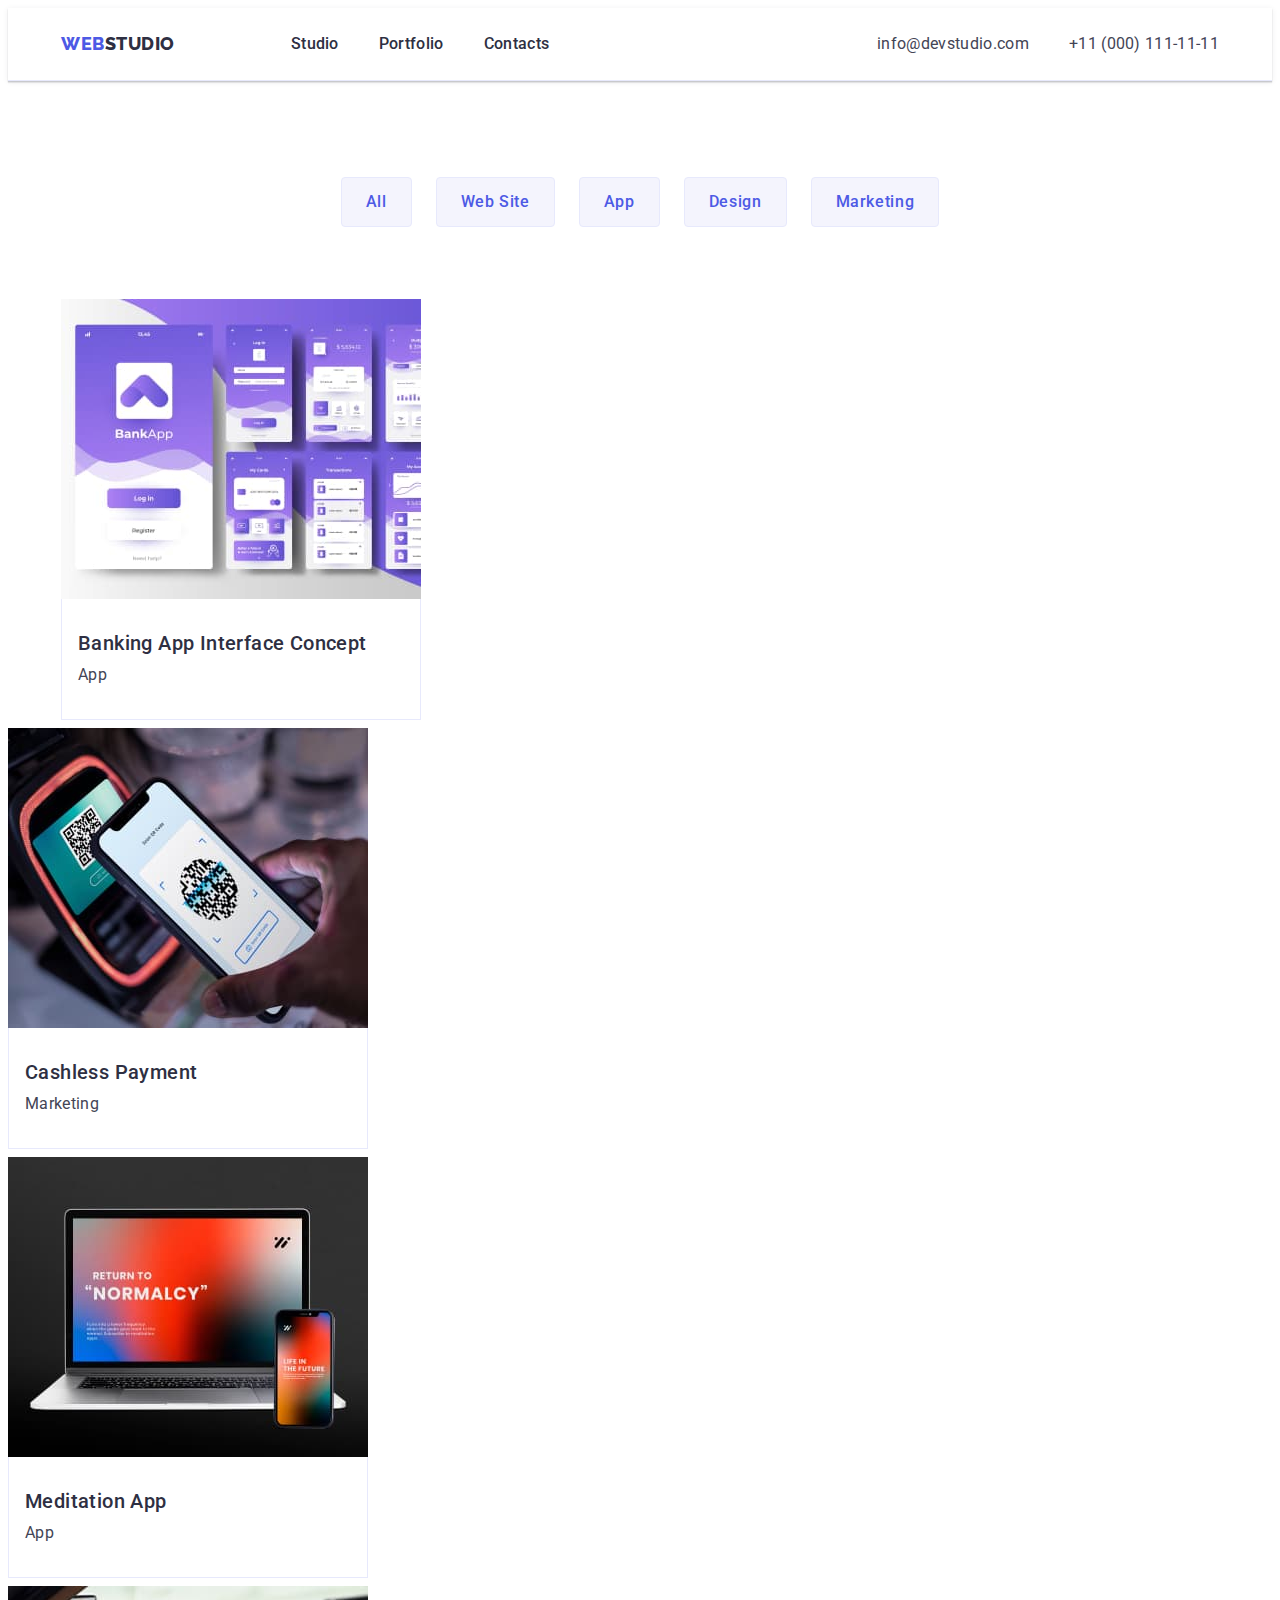
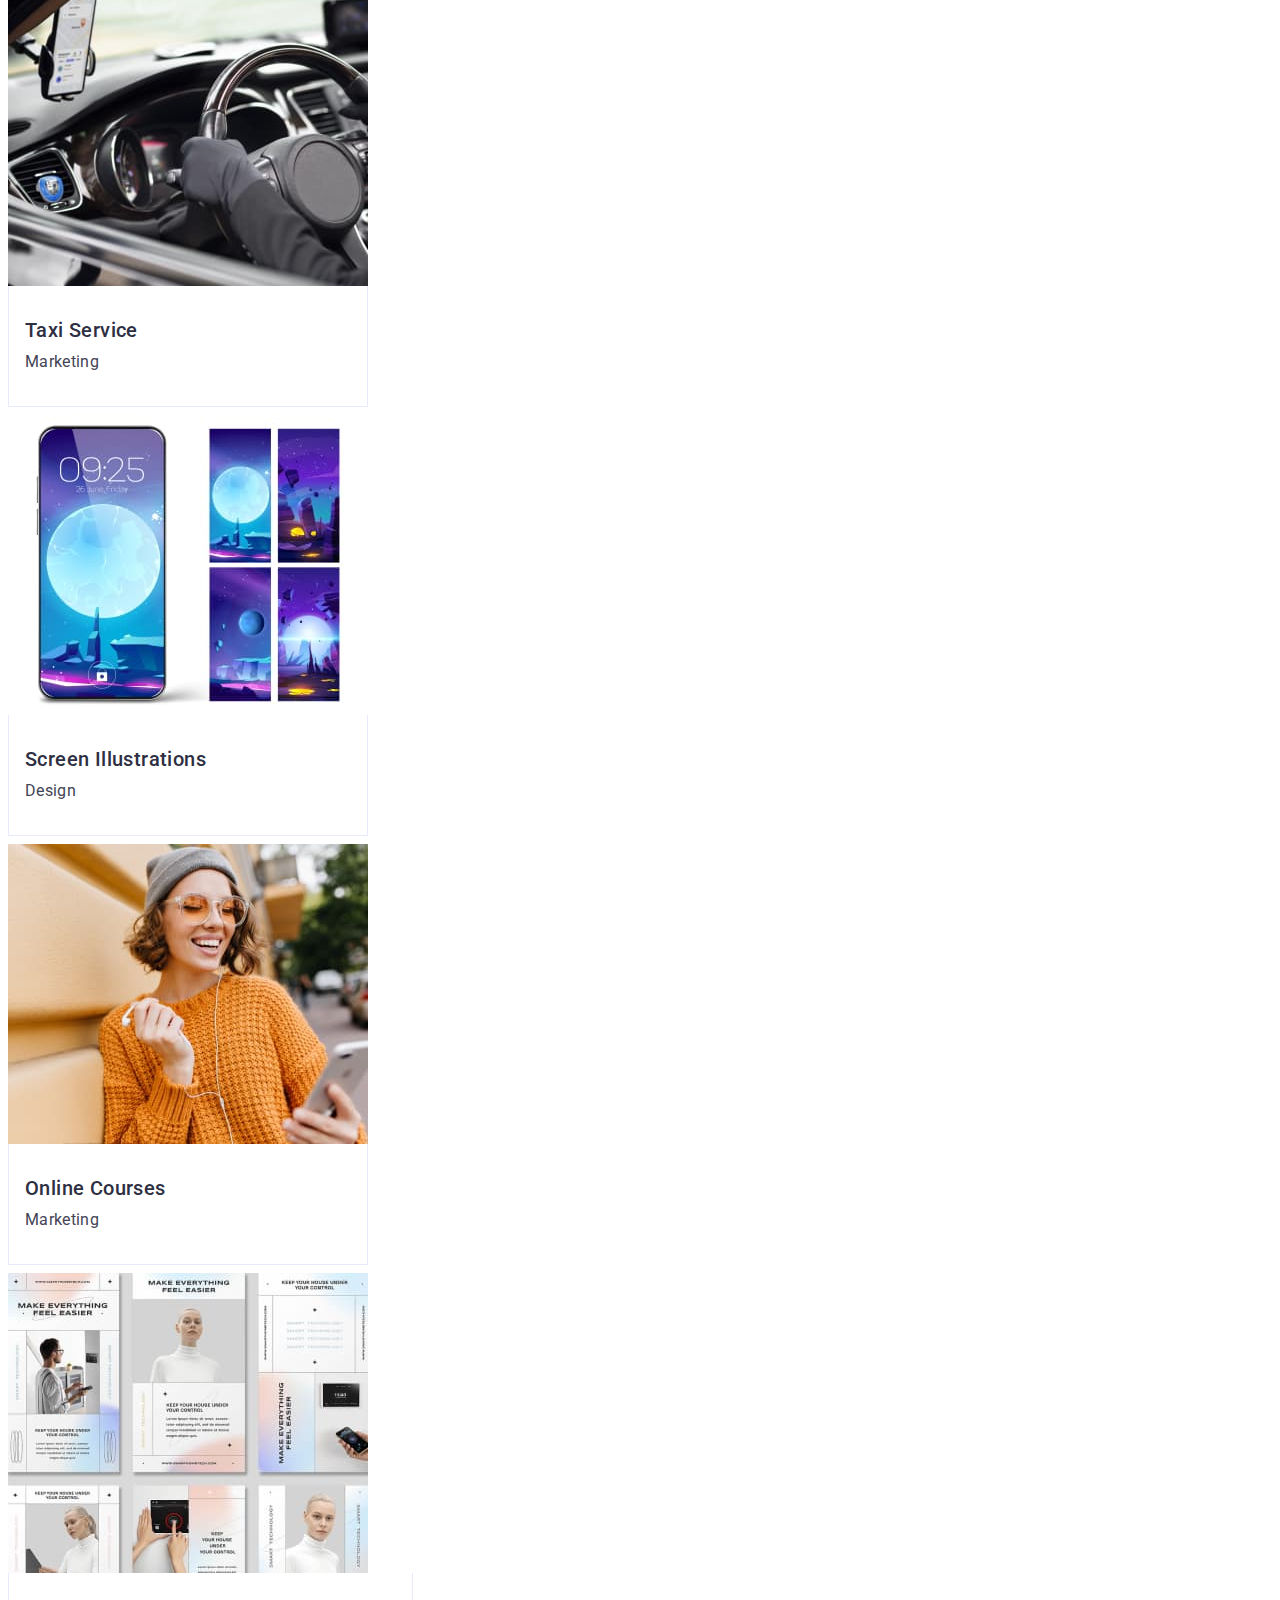
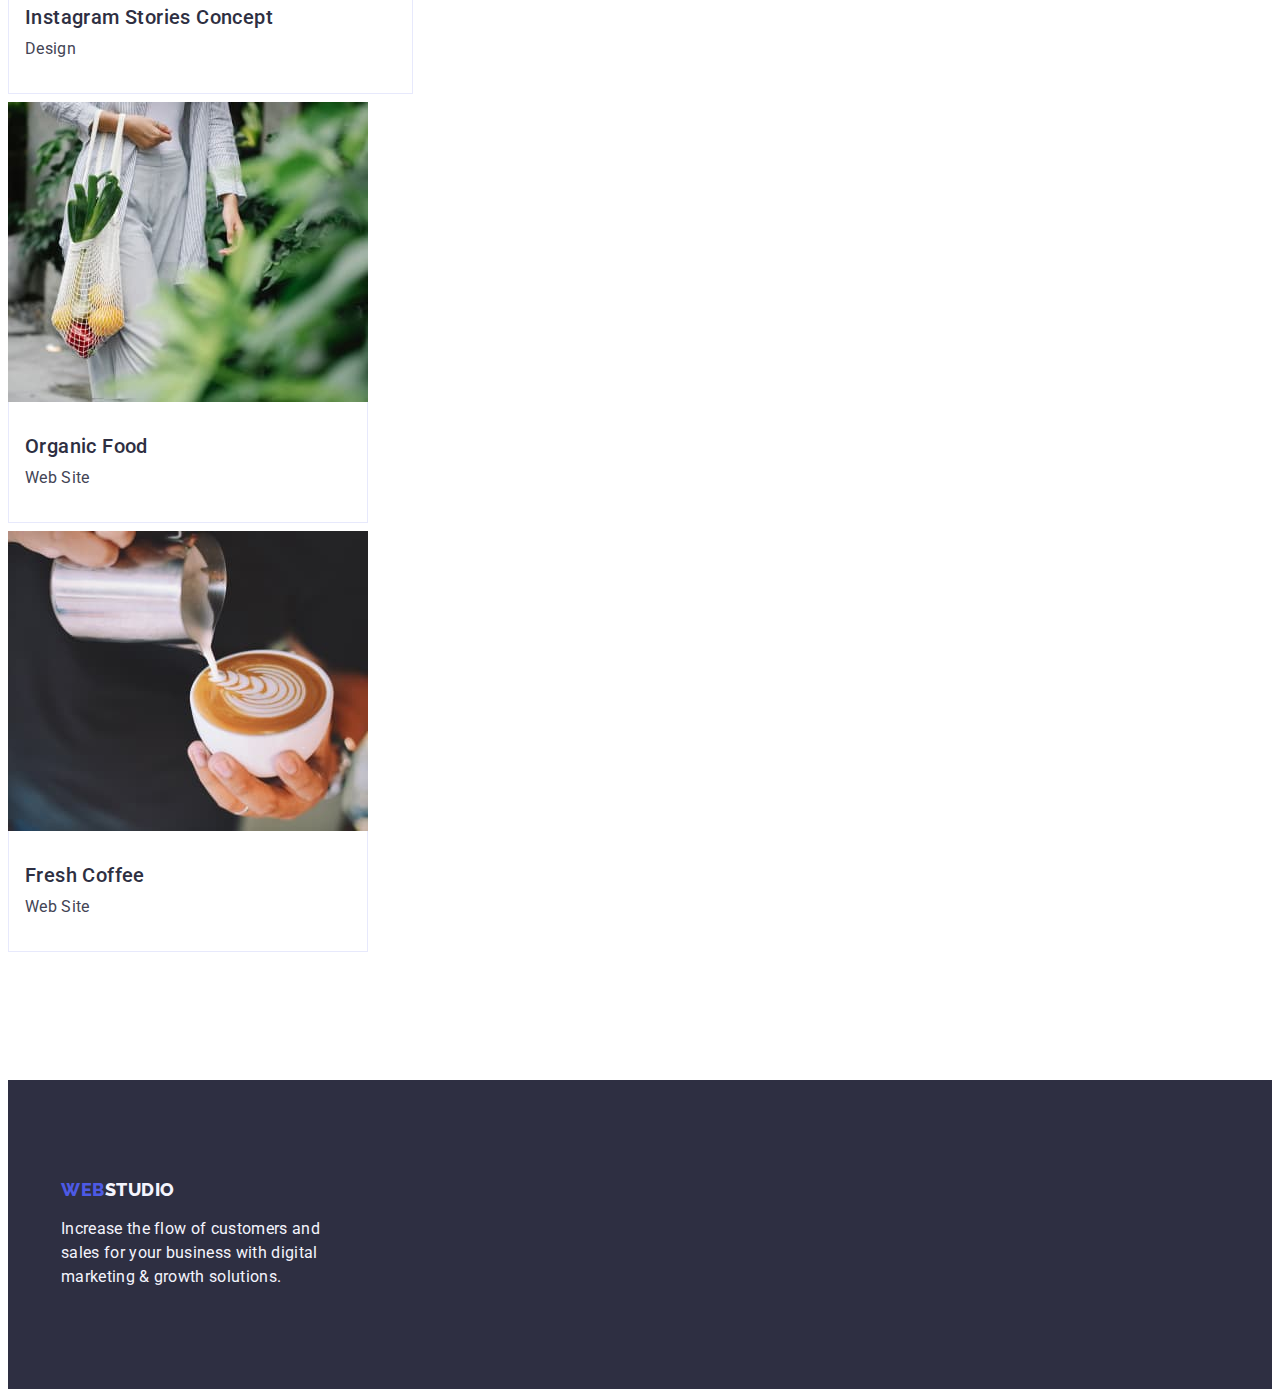
==== portfolio.html @ d2b8c994 "jjj" ====
<!DOCTYPE html>
<html lang="en">

<head>
    <meta charset="utf-8" />
    <meta name="Project" content="Project" />
    <title>WebStudio</title>
    <link
      rel="stylesheet"
      href="https://cdnjs.cloudflare.com/ajax/libs/modern-normalize/2.0.0/modern-normalize.min.css"
      integrity="sha512-4xo8blKMVCiXpTaLzQSLSw3KFOVPWhm/TRtuPVc4WG6kUgjH6J03IBuG7JZPkcWMxJ5huwaBpOpnwYElP/m6wg=="
      crossorigin="anonymous"
      referrerpolicy="no-referrer">
    <link rel="stylesheet" href="./css/styles.css" />
    
    <link rel="preconnect" href="https://fonts.googleapis.com">
    <link rel="preconnect" href="https://fonts.gstatic.com" crossorigin>
    <link
        href="https://fonts.googleapis.com/css2?family=Raleway:wght@800&family=Roboto:wght@400;500;700;900&display=swap"
        rel="stylesheet">
    <link rel="preconnect" href="https://fonts.googleapis.com">
    <link rel="preconnect" href="https://fonts.gstatic.com" crossorigin>
    <link
        href="https://fonts.googleapis.com/css2?family=Raleway:wght@800&family=Roboto:wght@400;500;700;900&display=swap"
        rel="stylesheet">
</head>
<body>
    
    <header class="header">
        <div class="header-content container">
            <nav class="link navigation">
                <a class="logo link aaa" href="./index.html">Web<span class="accent">Studio</span></a>
                
                <ul class="list menu-list">
                    
                        <li class="menus"><a class="nav link aaa" href="./index.html">Studio</a> </li>
                        <li class="menus"> <a class="nav link aaa" href="./portfolio.html">Portfolio</a> </li>
                        <li class="menus"><a class="nav link aaa" href="">Contacts</a></li>
                 
                </ul>
          
            </nav>
            <address class="contact">
                <ul class="list contact-list">
             
                        <li><a class="contact-info link aaa" href="mailto:info@devstudio.com">info@devstudio.com</a></li>
                        <li><a class="contact-info link aaa" href="tel:+110001111111">+11 (000) 111-11-11</a></li>
          
                </ul>
            </address>
        </div>
    </header>
   
<main>
    <section class="portfolio-section">
    <div class="container">
        <h1 class="vissualy-hidden">buttons</h1>
  
     <ul class="list button-list">

         <li class="f-but"><button type="button" class="filter-button">All</button> </li>
         <li class="f-but"><button type="button" class="filter-button">Web Site</button></li>
         <li class="f-but"><button type="button" class="filter-button">App</button></li>
         <li class="f-but"><button type="button" class="filter-button">Design</button></li>
         <li class="f-but"><button type="button" class="filter-button">Marketing</button></li>
      
     </ul>
   
    <ul class="list portfolio-list">
      
        <li class="list portfolio-work">
            <a href="" class="link portfolio-link">
                <img src="./images/banking-app.jpg" alt="Banking app interface" width="360" height="300">
                <div class="works"><h2 class="portfolio-text">Banking App Interface Concept</h2>
            <p class="portfolio-paragraph">App</p>  </div>
            </a>
        </div>
        </li>
        <li class="list portfolio-work">
                <a href="" class="link portfolio-link">
            <img src="./images/cashless-payment.jpg" alt="Cashless payment" width="360" height="300">
            <div class="works"> <h2 class="portfolio-text">Cashless Payment</h2>
            <p class="portfolio-paragraph">Marketing</p>  </div>
            </a>
        </div>
        </li>
        <li class="list portfolio-work ">
                <a href="" class="link portfolio-link">
           <img src="./images/meditation-app.jpg" alt="Meditation app" width="360" height="300"> 
            <div class="works"> <h2 class="portfolio-text">Meditation App</h2>
            <p class="portfolio-paragraph">App</p>  </div> 
            </a>
        </div>
        </li>
        <li class="list portfolio-work">
            <a href="" class="link portfolio-link">
            <img src="./images/taxi-service.jpg" alt="Taxi Service" width="360" height="300">
            <div class="works"> <h2 class="portfolio-text">Taxi Service</h2>
            <p class="portfolio-paragraph">Marketing</p> </div>
            </a>
        </div>
        </li>
        <li class="list portfolio-work">
                 <a href="" class="link portfolio-link">
            <img src="./images/screen-illustrator.jpg" alt="Screen Illustrations" width="360" height="300">
            <div class="works"> <h2 class="portfolio-text">Screen Illustrations</h2>
            <p class="portfolio-paragraph">Design</p>  </div>
            </a>
        </div>
        </li>
        <li class="list portfolio-work">
            <a href="" class="link portfolio-link">
            <img src="./images/online-courses.jpg" alt="Online Courses" width="360" height="300">
            <div class="works"> <h2 class="portfolio-text">Online Courses</h2>
            <p class="portfolio-paragraph">Marketing</p>    </div>
            </a>
        </div>
        </li>
        <li class="list portfolio-work portfolio-link">
            <a href="" class="link">
            <img src="./images/inst-stories.jpg" alt="Instagram stories Concept" width="360" height="300">
            <div class="works"> <h2 class="portfolio-text">Instagram Stories Concept</h2>
            <p class="portfolio-paragraph">Design</p> </div>
            </a>
        </div>
        </li>
        <li class="list portfolio-work">
            <a href="" class="link portfolio-link">
            <img src="./images/organic-food.jpg" alt="Organic food" width="360" height="300">
            <div class="works">  <h2 class="portfolio-text">Organic Food</h2>
            <p class="portfolio-paragraph">Web Site</p> </div>
            </a>
        </div>
        </li>
        <li class="list portfolio-work">
            <a href="" class="link portfolio-link">
            <img src="./images/fresh-coffee.jpg" alt="Fresh coffee" width="360" height="300">
            <div class="works">  <h2 class="portfolio-text">Fresh Coffee</h2>
            <p class="portfolio-paragraph">Web Site</p>  </div>
            </a>
            </div>
        </li>
      
    </ul>
</div>
    </section>
    </main>

<footer class="footer">
    <div class="container">
    <a class="footer-logo link" href="./index.html">Web<span class="accent">Studio</span></a>
   <p class="footer-text">Increase the flow of customers and sales for your business with digital marketing & growth solutions.</p>
</div>
</footer>


</body>
</html>
---- css/styles.css ----
body{
    font-family: 'Roboto', sans-serif;
    background-color: #ffffff;
    color: #434455;
}
.logo{
     font-family: 'Raleway', sans-serif;
  font-size: 18px;
  font-weight: 800;
  color: #4d5ae5;
  line-height: 1.15;
  letter-spacing: 0.03em;
  text-transform: uppercase;
  margin-right: 76px;
  display: inline-block;
  margin-bottom: 16px;
  align-items: center;
  padding: 24px 0;
  justify-content: center;
  align-self: flex-start;
  margin-top: auto;
  margin-bottom: auto;
}
.logo .link{
   display: inline-block; 
   margin-bottom: 16px;
}
.contact{
    font-style: normal;
    text-decoration: none;
    color: #434455;
    line-height: 1.5;
    letter-spacing: 0.02em;
}
.contact:hover,
.contact:focus{
    color: #404bbf
}
h1{
    text-transform: capitalize;
    line-height: 60px;
}
.accent{
    color: var(--navy-blue);
}
:root{
    --navy-blue: #2e2f42;
    --slate: #434455;
}
.nav{
    color: #2e2f42;
    font-weight: 500;
    font-size: 16px;
    line-height: 1.5;
    letter-spacing: 0.02em;

}
.nav:hover,
.nav:focus{
    color:#404bbf
}
.contact-info{
    color: #434455;

}
.contact-info:hover,
.contact-info:focus{
    color: #404bbf;
}
.button{
    font-size: 16px;
    background-color: #4d5ae5;
    font-family: 'Roboto', sans-serif;
    font-weight: 500;
    line-height: 1.5;
    letter-spacing: 0.04em;
    color: #ffffff;
    cursor: pointer;
    display: block;
    min-width: 169px;
    height: 56px;
    border: none;
    border-radius: 4px;
    cursor: pointer;
    margin: 38px auto;
}
.button:hover,
.button:focus{
    background-color: #404bbf;
}
.paragraph{
    color: #434455;
    line-height: 1.5;
    letter-spacing: 0.02em;
    text-align: center;
    margin-bottom: 8px;
}
.paragraph-pluses{
    color: #434455;
    line-height: 1.5;
    letter-spacing: 0.02em;
}
.link{
    text-decoration: none;
    list-style-type: non


}
.list{
    list-style: none;
    display: flex;
    gap: 24px;
    
}
.nav:hover,
.nav:focus{
    color: #404bbf;

}
.first-section{
    background-color: var(--navy-blue);
    padding: 188px 0;
    display: flex;
    align-items: center;
    margin-left: auto;
    margin-right: auto;
    background-image: linear-gradient(to bottom, rgba(46, 47, 66, 0.70), rgba(46, 47, 66, 0.70)), url(../images/people-office\ 1.jpg);
    background-size: cover;
    max-width: 1440px;
    background-repeat: no-repeat;
    background-position: center;
}
.second-section{
    padding: 120px 0;
}
.vissualy-hidden{
    position: absolute;
width: 1px;
height: 1px;
margin: -1px;
border: 0;
padding: 0;
white-space: nowrap;
clip-path: inset(100%);
clip: rect(0 0 0 0);
 overflow: hidden;
}
.our-pluses{
    display: flex;
    gap: 24px;
}
.big-text{
    font-size: 56px;
    line-height: 1.07;
    text-align: center;
    letter-spacing: 0.02em;
    color: #ffffff;
    max-width: 496px;
    display: block;
    align-self: center;
    margin: 0 auto;
}
.pluses-text{
    font-weight: 500;
    font-size: 20px;
    line-height: 1.2;
    letter-spacing: 0.02em;
    color: var(--navy-blue);
    margin-bottom: 8px;
    
}
.heading-text{
    font-weight: 500;
    font-size: 20px;
    line-height: 1.2;
    letter-spacing: 0.02em;
    color: var(--navy-blue);
    margin-bottom: 8px;
    text-align: center;
}
.list-of-pluses{
width: calc((100% - 72px) / 4);
}
.third-section{
    padding-bottom: 120px;
}

.headed-text{
    font-size: 36px;
    line-height: 1.11;
    text-align: center;
    letter-spacing: 0.02em;
    text-transform: capitalize;
    color: var(--navy-blue);
    margin-bottom: 72px;
}
.team-list{
    display: flex;
    gap: 24px;
}
.team-members{
    width: calc((100% - 48px) / 3);
}
.fourth-section{
    background-color: #f4f4fd;
    padding: 120px 0;
}
.team{
    background-color: #ffffff;
    width: calc((100% - 72px) / 4);
    border-radius: 0px 0px 4px 4px;
box-shadow: 0px 2px 1px 0px rgba(46, 47, 66, 0.08), 0px 1px 1px 0px rgba(46, 47, 66, 0.16), 0px 1px 6px 0px rgba(46, 47, 66, 0.08);
}
.team-member{
    padding: 32px 0px;
}
.footer{
    background-color: var(--navy-blue);
    padding: 100px 0;
}

.footer .accent{
    color: #f4f4fd;
}
.footer-text{
    line-height: 1.5;
    color: #f4f4fd;
    letter-spacing: 0.02em;
    max-width: 264px;
    margin-block-start: 0;
    margin-block-end: 0;
}
.filter-button{
    font-weight: 500;
    font-size: 16px;
    line-height: 1.5;
    letter-spacing: 0.04em;
    color: #4d5ae5;
    background-color: #f4f4fd;
    cursor: pointer;
    font-family: 'Roboto',sans-serif;
   padding: 12px 24px;
   border: 1px solid #e7e9fc;
   border-radius: 4px;
   transition: color 250ms cubic-bezier(0.4, 0, 0.2, 1), background-color 250ms cubic-bezier(0.4, 0, 0.2, 1), border-color 250ms cubic-bezier(0.4, 0, 0.2, 1), box-shadow 250ms cubic-bezier(0.4, 0, 0.2, 1);
}
.filter-button:hover,
.filter-button:focus{
    color: #ffffff;
    background-color: #404bbf;
    border: 1px solid transparent;
    box-shadow: 0px 2px 2px 0px rgba(0, 0, 0, 0.12), 0px 2px 1px 0px rgba(0, 0, 0, 0.08), 0px 3px 1px 0px rgba(0, 0, 0, 0.10);
}
.f-but{
    display: flex;
    flex-direction: row;
    justify-content: center;
    align-items: center;
    
   
}
.header{
    border-bottom: 1px solid #e7e9fc;
    box-shadow: 0px 1px 6px 0px rgba(46, 47, 66, 0.08), 0px 1px 1px 0px rgba(46, 47, 66, 0.16), 0px 2px 1px 0px rgba(46, 47, 66, 0.08);

}
.header-content{
    display: flex;
    align-items: center;
}
.container{
    width: 1158px;
    margin: 0 auto;
    padding: 0 15px;
}
.navigation{
    display: flex;
    align-items: center;
    gap: 40px;
}
.link-to-smth{
    display: flex;
    gap: 40px;
}
.nav .link{
    padding: 24px 0;
}
.contact-list{
    display: flex;
    gap: 40px;
}
img{
    display: block;
}
.menu{
    display: flex;
    gap: 40px;
}
.menus{
    padding: 24px 0;
    position: relative;
}
.portfolio-section{
    padding: 96px 0 120px 0;
}
.button-list{
    display: flex;
    justify-content: center;
    gap: 24px;
    margin-bottom: 72px;

}
.portfolio-list{
    display: flex;
    flex-wrap: wrap;
    column-gap: 24px;
    row-gap: 48px;
    
}
.portfolio-work{
    width: calc((100% - 48px) / 3);
    transition: box-shadow 250ms cubic-bezier(0.4, 0, 0.2, 1);
}

    

.works{
    padding: 32px 16px ;
    border: 1px solid #e7e9fc;
    border-top: none;
    margin-bottom: 8px;
}
ul{
    padding: 0;
    margin: 0;
}
.menu-list{
    display: flex;
    gap: 40px;
}
address{
    margin-left: auto;
}
.aaa{
    padding: 24px 0;
    transition: color 250ms cubic-bezier(0.4, 0, 0.2, 1);
}
.portfolio-text{
    font-weight: 500;
    font-size: 20px;
    line-height: 1.2;
    letter-spacing: 0.02em;
    color: var(--navy-blue);
    margin-bottom: 8px;
}
.portfolio-paragraph{
    color: #434455;
    line-height: 1.5;
    letter-spacing: 0.02em;
}
.footer-logo{
    font-family: 'Raleway', sans-serif;
    font-size: 18px;
    font-weight: 800;
    color: #4d5ae5;
    line-height: 1.15;
    letter-spacing: 0.03em;
    text-transform: uppercase;
    
    display: inline-block;
    margin-bottom: 16px;
   
}
h1,h2,h3,p,ul{
    margin: 0;
}
.overlay {
    position: absolute;
    top: 0;
    left: 0;
    width: 360px;
    height: 300px;
    background: #4D5AE5;
    transform: translateY(-150%);
    transition: transform 250ms ease-in-out;
  }
  .hover-info{ 
    position: relative;
    overflow: hidden;
  }
  .hover-info:hover .overlay {
    transform: translateX(0);
  }
  .text{
    display: flex;
    width: 100%;
    height: 100%;
    flex-direction: column;
    flex-shrink: 0;
    color:  #F4F4FD;
    font-size: 16px;
    line-height: 1.5;
    letter-spacing: 0.32px;
    background-color: #4D5AE5;
    align-items: center;
    text-align: center;
    padding: 40px 32px;
    position: absolute;
    top: 0;
    left: 0; 
    transform: translateY(100%);
    transition: transform 250ms cubic-bezier(0.4, 0, 0.2, 1);
  }
  .hover-text{
    position: relative;
    overflow: hidden;
  }
  .hover-text:hover .text{
    transform: translateY(0%);
  }.aaa:hover::after{
    border-radius: 2px;
    background-color: #404BBF;
    content: "";
    display:block;
    width: 100%;
    height: 4px;
    content: "";
    position: absolute;
    left: 0;
    bottom: -1px;
    
  } 
  .icon-pluses{
    gap: 24px;
    border: 1px solid #F4F4FD;
    border-radius: 4px;
    background-color: #F4F4FD;
    width: 264px;
    height: 112px;
    display: flex;
    justify-content: center;
    align-items: center;
    margin-bottom: 8px;
  }
.icon-media{
width: 40px;
height: 40px;
}
.fifth-section{
    padding: 120px 0;
}
.customer-icon{
    width: 104px;
height: 56px;
gap: 24px;
flex-shrink: 0;
fill: currentColor;
display: flex;
align-items: center;
justify-content: center;
}
.social-media-text{
    color: #FFFFFF;
font-size: 16px;
font-family: Roboto;
font-style: normal;
font-weight: 500;
line-height: 1.5;
letter-spacing: 0.02em;
margin-bottom: 16px;
}
.social-media-list{
    display: flex;
    justify-content: center;
    gap: 24px;
}
.media-link{
    width: 100%;
    height: 100%;
    background-color: #4D5AE5;
    border-radius: 50%;
    display: flex;
    align-items: center;
    justify-content: center;

}
.media-link:hover,
.media-link:focus{
    background-color: #404bbf;
}
.icon-media{
    fill: #F4F4FD;
}
.social-media-icon{
    width: 40px;
    height: 40px;
    transition: backround-color 250ms cubic-bezier(0.4, 0, 0.2, 1);
}
.footer-container{
    display: flex;
    align-items: baseline;
}
.footer-section-one{
    margin-right: 120px;
}
.footer-section-two{

}
.footer-social-media-list{
    display: flex;
    gap: 16px;

}
.footer-social-media{
    width: 40px;
    height: 40px;
}
.social-media-link{
    width: 100%;
    height: 100%;
    background-color: #4D5AE5;
    border-radius: 50%;
    display: flex;
    align-items: center;
    justify-content: center;
}
.social-media-link:hover,
.social-media-link:focus{
    background-color: #31d0aa;
}
.customer-list{
    display: flex;
    gap: 24px;

}
.svg-social-media{
    width: 40px;
    height: 40px
}
.customers{
    width: calc((100% - 120px) / 6);
    height: 88px;
}
.customers-link{
    width: 100%;
    height: 100%;
    border: 1px solid #8e8f99;
    border-radius: 4px;
    display: flex;
    align-items: center;
    justify-content: center;
    color: #8e8f99;
}
.customers-link:hover,
.customers-link:focus{
    border-color: #404BBF;
    color: #404bbf;
}
.portfolio-link{
    display: block;
}
.portfolio-link:hover{
    box-shadow: 0px 1px 6px rgba(46, 47, 66, 0.08), 0px 1px 1px rgba(46, 47, 66, 0.16), 0px 2px 1px rgba(46, 47, 66, 0.08);
}
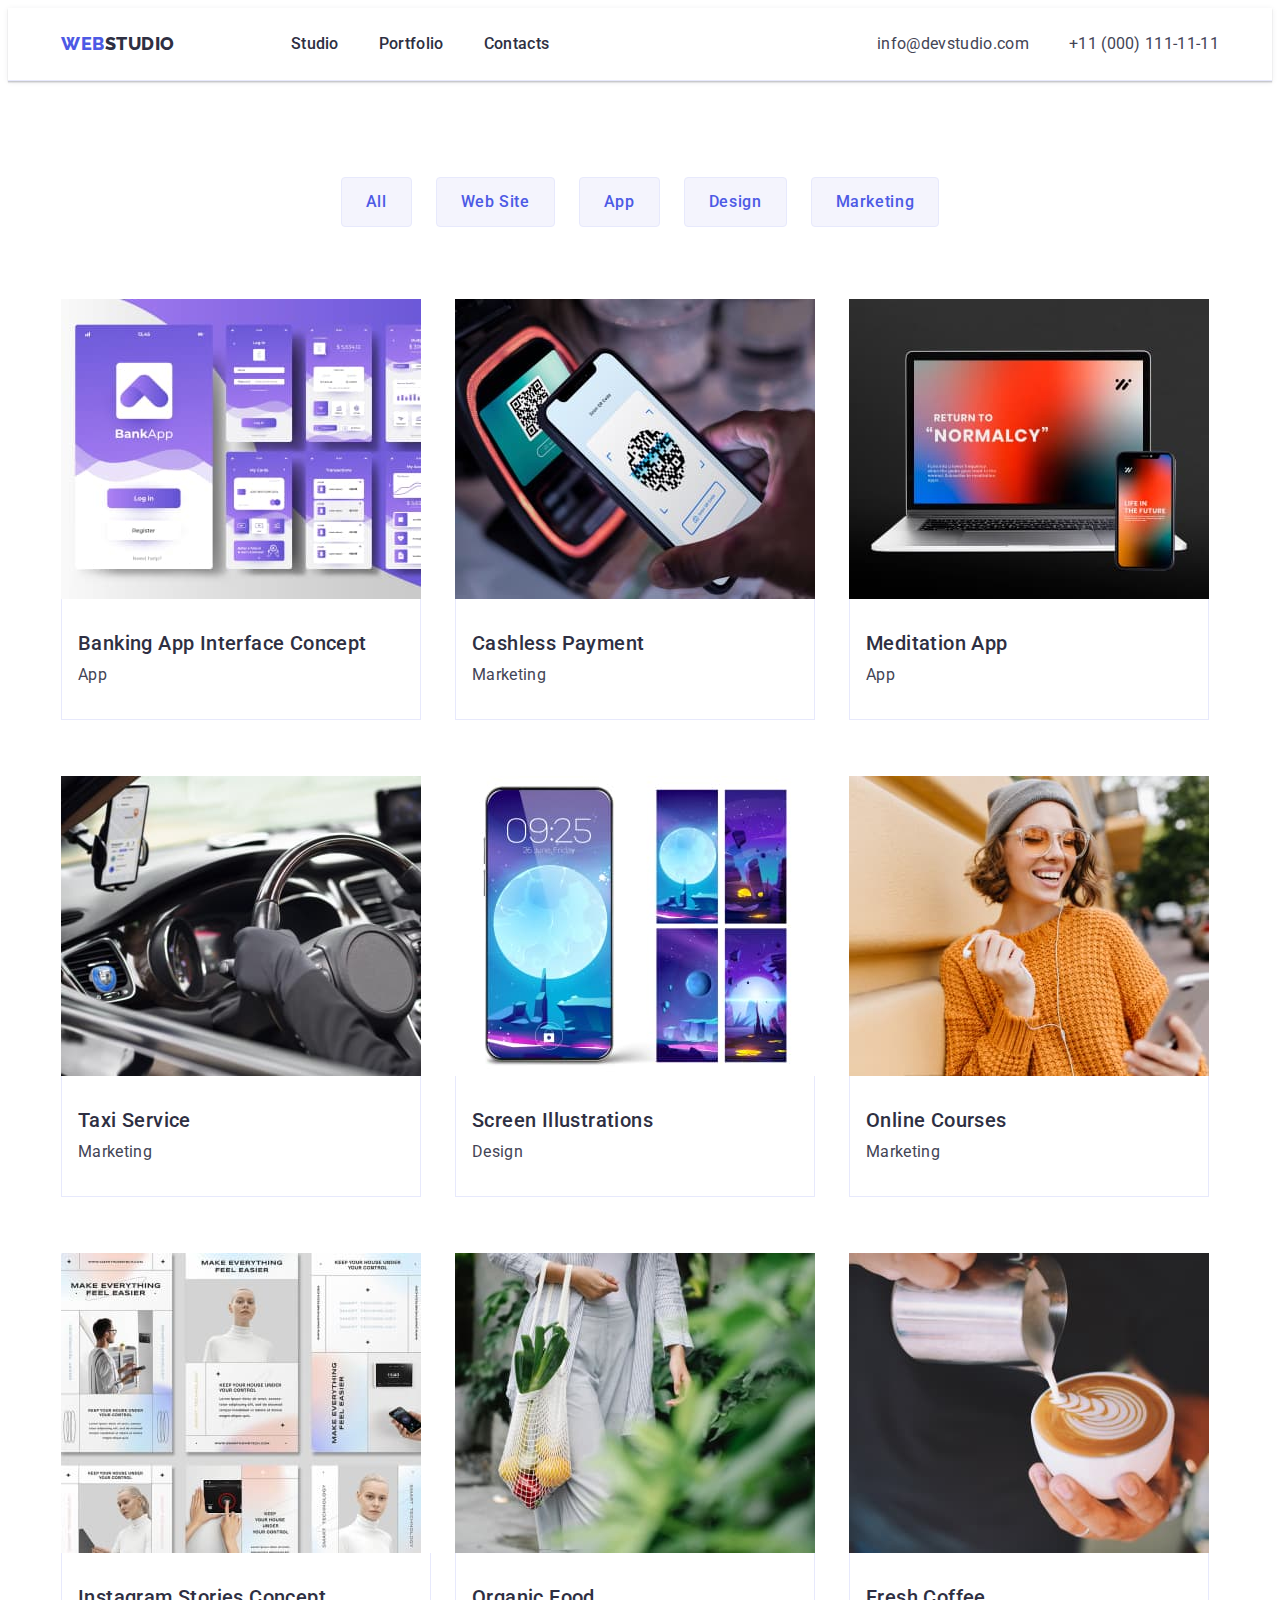
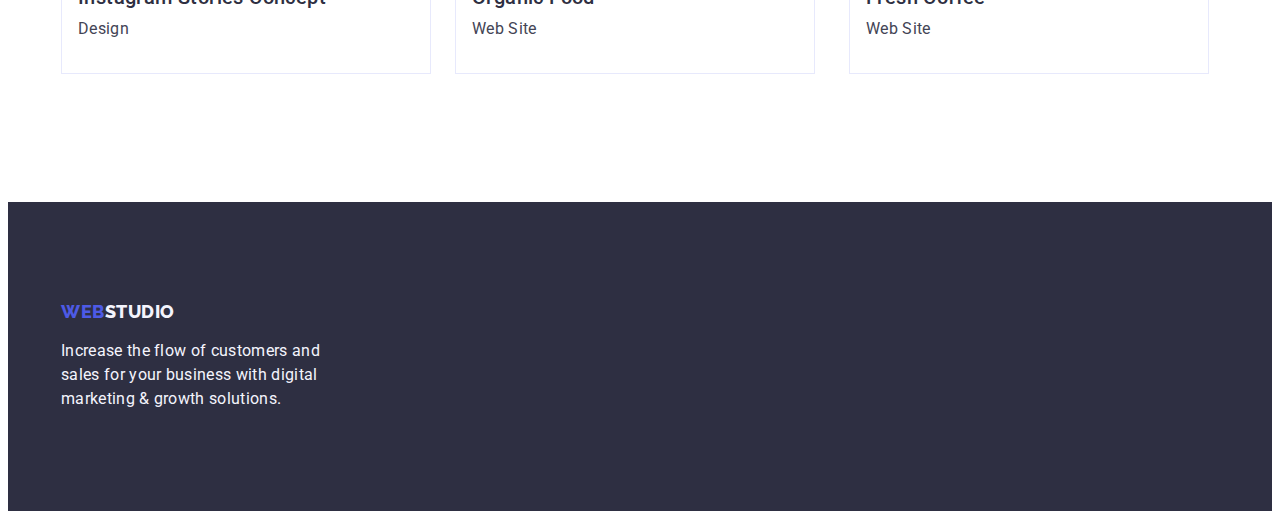
==== commit 15c5033e: "hhh" ====
--- a/portfolio.html
+++ b/portfolio.html
@@ -74,23 +74,22 @@
                 <div class="works"><h2 class="portfolio-text">Banking App Interface Concept</h2>
             <p class="portfolio-paragraph">App</p>  </div>
             </a>
-        </div>
         </li>
         <li class="list portfolio-work">
-                <a href="" class="link portfolio-link">
+            <a href="" class="link portfolio-link">
             <img src="./images/cashless-payment.jpg" alt="Cashless payment" width="360" height="300">
             <div class="works"> <h2 class="portfolio-text">Cashless Payment</h2>
             <p class="portfolio-paragraph">Marketing</p>  </div>
             </a>
-        </div>
+
         </li>
         <li class="list portfolio-work ">
-                <a href="" class="link portfolio-link">
+            <a href="" class="link portfolio-link">
            <img src="./images/meditation-app.jpg" alt="Meditation app" width="360" height="300"> 
             <div class="works"> <h2 class="portfolio-text">Meditation App</h2>
             <p class="portfolio-paragraph">App</p>  </div> 
             </a>
-        </div>
+
         </li>
         <li class="list portfolio-work">
             <a href="" class="link portfolio-link">
@@ -98,7 +97,7 @@
             <div class="works"> <h2 class="portfolio-text">Taxi Service</h2>
             <p class="portfolio-paragraph">Marketing</p> </div>
             </a>
-        </div>
+
         </li>
         <li class="list portfolio-work">
                  <a href="" class="link portfolio-link">
@@ -106,7 +105,7 @@
             <div class="works"> <h2 class="portfolio-text">Screen Illustrations</h2>
             <p class="portfolio-paragraph">Design</p>  </div>
             </a>
-        </div>
+
         </li>
         <li class="list portfolio-work">
             <a href="" class="link portfolio-link">
@@ -114,7 +113,7 @@
             <div class="works"> <h2 class="portfolio-text">Online Courses</h2>
             <p class="portfolio-paragraph">Marketing</p>    </div>
             </a>
-        </div>
+
         </li>
         <li class="list portfolio-work portfolio-link">
             <a href="" class="link">
@@ -122,7 +121,7 @@
             <div class="works"> <h2 class="portfolio-text">Instagram Stories Concept</h2>
             <p class="portfolio-paragraph">Design</p> </div>
             </a>
-        </div>
+
         </li>
         <li class="list portfolio-work">
             <a href="" class="link portfolio-link">
@@ -130,7 +129,7 @@
             <div class="works">  <h2 class="portfolio-text">Organic Food</h2>
             <p class="portfolio-paragraph">Web Site</p> </div>
             </a>
-        </div>
+
         </li>
         <li class="list portfolio-work">
             <a href="" class="link portfolio-link">
@@ -138,7 +137,6 @@
             <div class="works">  <h2 class="portfolio-text">Fresh Coffee</h2>
             <p class="portfolio-paragraph">Web Site</p>  </div>
             </a>
-            </div>
         </li>
       
     </ul>
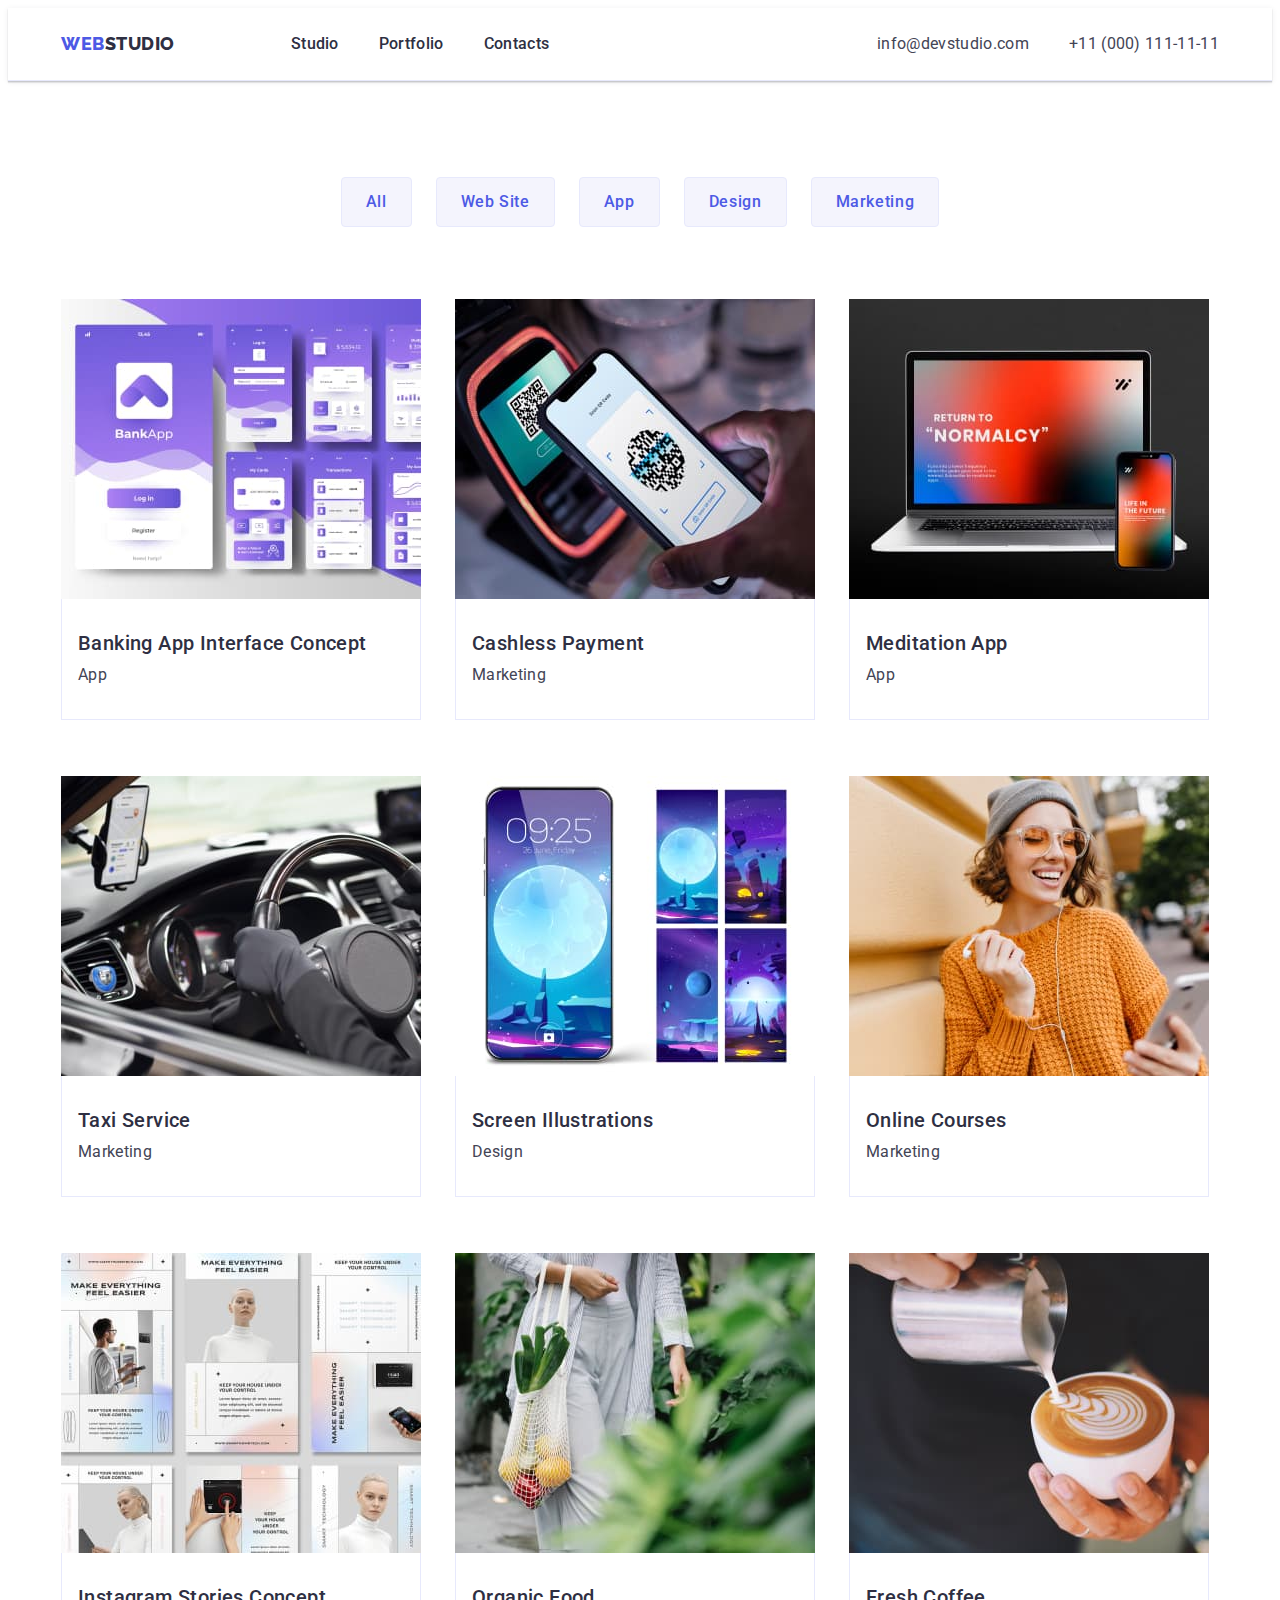
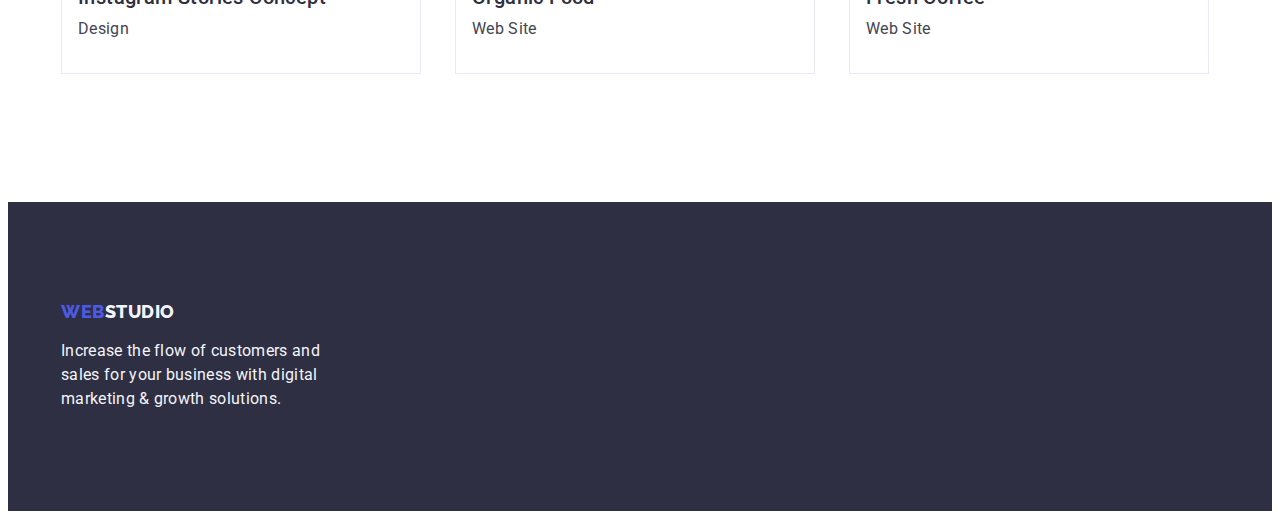
==== commit ccd4d31b: "hhh" ====
--- a/portfolio.html
+++ b/portfolio.html
@@ -115,8 +115,8 @@
             </a>
 
         </li>
-        <li class="list portfolio-work portfolio-link">
-            <a href="" class="link">
+        <li class="list portfolio-work ">
+            <a href="" class="link portfolio-link">
             <img src="./images/inst-stories.jpg" alt="Instagram stories Concept" width="360" height="300">
             <div class="works"> <h2 class="portfolio-text">Instagram Stories Concept</h2>
             <p class="portfolio-paragraph">Design</p> </div>
--- a/css/styles.css
+++ b/css/styles.css
@@ -558,6 +558,7 @@
 }
 .portfolio-link{
     display: block;
+    transition: box-shadow 250ms cubic-bezier(0.4, 0, 0.2, 1);
 }
 .portfolio-link:hover{
     box-shadow: 0px 1px 6px rgba(46, 47, 66, 0.08), 0px 1px 1px rgba(46, 47, 66, 0.16), 0px 2px 1px rgba(46, 47, 66, 0.08);
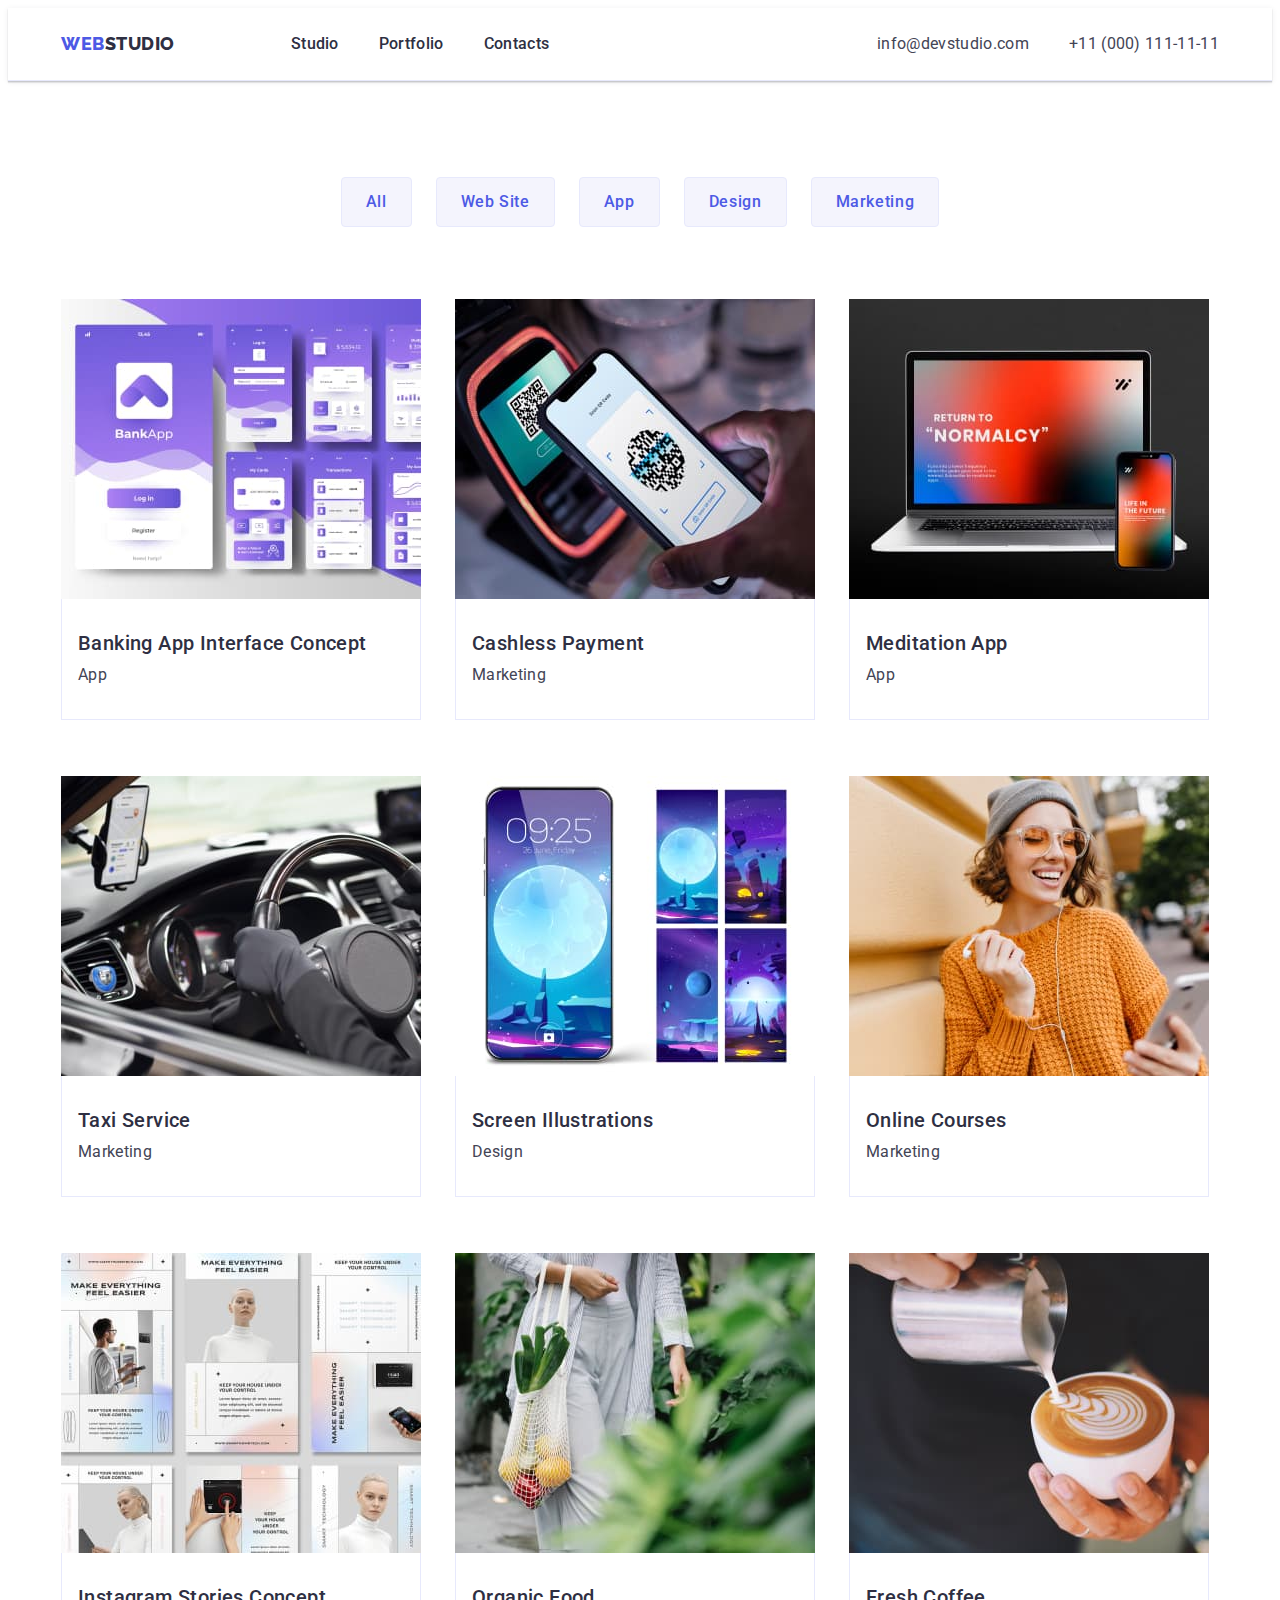
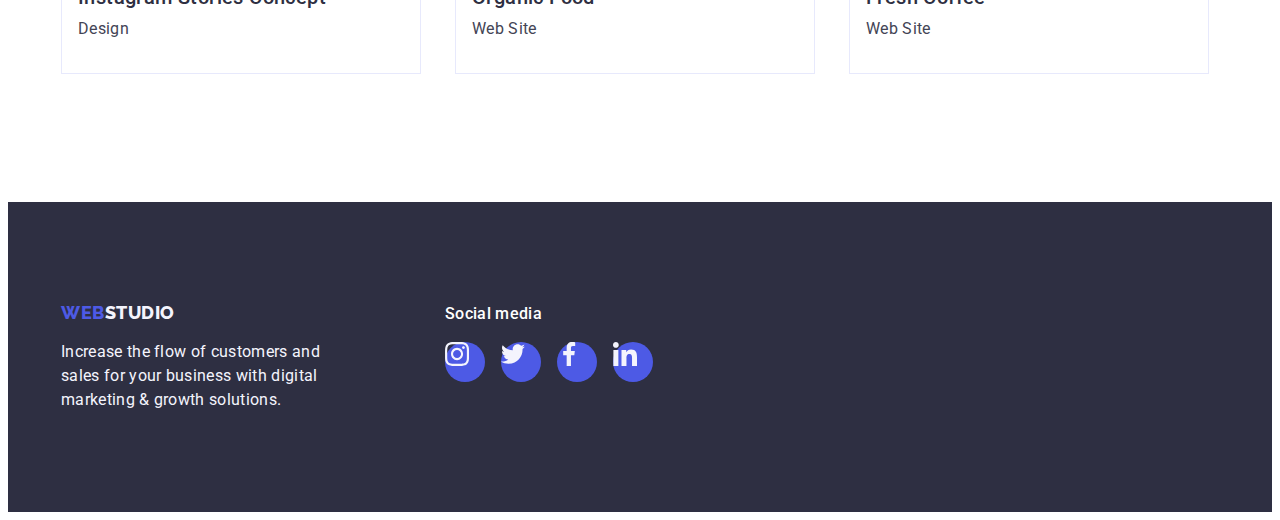
==== commit 4b573145: "aaaa" ====
--- a/portfolio.html
+++ b/portfolio.html
@@ -70,14 +70,20 @@
       
         <li class="list portfolio-work">
             <a href="" class="link portfolio-link">
+                <div class="portfolio-image">
                 <img src="./images/banking-app.jpg" alt="Banking app interface" width="360" height="300">
+                <p class="hover-paraghraph">14 Stylish and User-Friendly App Design Concepts · Task Manager App · Calorie Tracker App · Exotic Fruit Ecommerce App · Cloud Storage App</p>
+            </div>
                 <div class="works"><h2 class="portfolio-text">Banking App Interface Concept</h2>
             <p class="portfolio-paragraph">App</p>  </div>
             </a>
         </li>
         <li class="list portfolio-work">
             <a href="" class="link portfolio-link">
+                <div class="portfolio-image">
             <img src="./images/cashless-payment.jpg" alt="Cashless payment" width="360" height="300">
+            <p class="hover-paraghraph">14 Stylish and User-Friendly App Design Concepts · Task Manager App · Calorie Tracker App · Exotic Fruit Ecommerce App · Cloud Storage App</p>
+        </div>
             <div class="works"> <h2 class="portfolio-text">Cashless Payment</h2>
             <p class="portfolio-paragraph">Marketing</p>  </div>
             </a>
@@ -85,7 +91,10 @@
         </li>
         <li class="list portfolio-work ">
             <a href="" class="link portfolio-link">
+                <div class="portfolio-image">
            <img src="./images/meditation-app.jpg" alt="Meditation app" width="360" height="300"> 
+           <p class="hover-paraghraph">14 Stylish and User-Friendly App Design Concepts · Task Manager App · Calorie Tracker App · Exotic Fruit Ecommerce App · Cloud Storage App</p>
+        </div>
             <div class="works"> <h2 class="portfolio-text">Meditation App</h2>
             <p class="portfolio-paragraph">App</p>  </div> 
             </a>
@@ -93,7 +102,10 @@
         </li>
         <li class="list portfolio-work">
             <a href="" class="link portfolio-link">
+                <div class="portfolio-image">
             <img src="./images/taxi-service.jpg" alt="Taxi Service" width="360" height="300">
+            <p class="hover-paraghraph">14 Stylish and User-Friendly App Design Concepts · Task Manager App · Calorie Tracker App · Exotic Fruit Ecommerce App · Cloud Storage App</p>
+        </div>
             <div class="works"> <h2 class="portfolio-text">Taxi Service</h2>
             <p class="portfolio-paragraph">Marketing</p> </div>
             </a>
@@ -101,7 +113,10 @@
         </li>
         <li class="list portfolio-work">
                  <a href="" class="link portfolio-link">
+                    <div class="portfolio-image">
             <img src="./images/screen-illustrator.jpg" alt="Screen Illustrations" width="360" height="300">
+            <p class="hover-paraghraph">14 Stylish and User-Friendly App Design Concepts · Task Manager App · Calorie Tracker App · Exotic Fruit Ecommerce App · Cloud Storage App</p>
+        </div>
             <div class="works"> <h2 class="portfolio-text">Screen Illustrations</h2>
             <p class="portfolio-paragraph">Design</p>  </div>
             </a>
@@ -109,7 +124,10 @@
         </li>
         <li class="list portfolio-work">
             <a href="" class="link portfolio-link">
+                <div class="portfolio-image">
             <img src="./images/online-courses.jpg" alt="Online Courses" width="360" height="300">
+            <p class="hover-paraghraph">14 Stylish and User-Friendly App Design Concepts · Task Manager App · Calorie Tracker App · Exotic Fruit Ecommerce App · Cloud Storage App</p>
+        </div>
             <div class="works"> <h2 class="portfolio-text">Online Courses</h2>
             <p class="portfolio-paragraph">Marketing</p>    </div>
             </a>
@@ -117,7 +135,10 @@
         </li>
         <li class="list portfolio-work ">
             <a href="" class="link portfolio-link">
+                <div class="portfolio-image">
             <img src="./images/inst-stories.jpg" alt="Instagram stories Concept" width="360" height="300">
+            <p class="hover-paraghraph">14 Stylish and User-Friendly App Design Concepts · Task Manager App · Calorie Tracker App · Exotic Fruit Ecommerce App · Cloud Storage App</p>
+        </div>
             <div class="works"> <h2 class="portfolio-text">Instagram Stories Concept</h2>
             <p class="portfolio-paragraph">Design</p> </div>
             </a>
@@ -125,7 +146,10 @@
         </li>
         <li class="list portfolio-work">
             <a href="" class="link portfolio-link">
+                <div class="portfolio-image">
             <img src="./images/organic-food.jpg" alt="Organic food" width="360" height="300">
+            <p class="hover-paraghraph">14 Stylish and User-Friendly App Design Concepts · Task Manager App · Calorie Tracker App · Exotic Fruit Ecommerce App · Cloud Storage App</p>
+        </div>
             <div class="works">  <h2 class="portfolio-text">Organic Food</h2>
             <p class="portfolio-paragraph">Web Site</p> </div>
             </a>
@@ -133,7 +157,10 @@
         </li>
         <li class="list portfolio-work">
             <a href="" class="link portfolio-link">
+                <div class="portfolio-image">
             <img src="./images/fresh-coffee.jpg" alt="Fresh coffee" width="360" height="300">
+            <p class="hover-paraghraph">14 Stylish and User-Friendly App Design Concepts · Task Manager App · Calorie Tracker App · Exotic Fruit Ecommerce App · Cloud Storage App</p>
+        </div>
             <div class="works">  <h2 class="portfolio-text">Fresh Coffee</h2>
             <p class="portfolio-paragraph">Web Site</p>  </div>
             </a>
@@ -144,12 +171,43 @@
     </section>
     </main>
 
-<footer class="footer">
-    <div class="container">
-    <a class="footer-logo link" href="./index.html">Web<span class="accent">Studio</span></a>
-   <p class="footer-text">Increase the flow of customers and sales for your business with digital marketing & growth solutions.</p>
-</div>
-</footer>
+    <footer class="footer">
+        <div class="container footer-container">
+        <div class="footer-section-one"> <a class="footer-logo link" href="./index.html">Web<span class="accent">Studio</span></a>
+       <p class="footer-text">Increase the flow of customers and sales for your business with digital marketing & growth solutions.</p>
+        </div>
+        <div class="footer-section-two">
+       <p class="social-media-text">Social media</p>
+       <ul class="list footer-social-media-list">
+        <li class="footer-social-media"><a class="social-media-link" href="">
+            <svg class="svg-social-media">
+            <use href="./images/symbol-defs.svg#instagram" width="24" height="24"></use>
+        </svg>
+    </a>
+    </li>
+    <li><a class="social-media-link" href="">
+        <svg class="svg-social-media">
+            <use href="./images/symbol-defs.svg#twitter" width="24" height="24"></use>
+        </svg>
+    </a>
+    </li>
+    <li><a class="social-media-link" href="">
+        <svg class="svg-social-media">
+            <use href="./images/symbol-defs.svg#facebook" width="24" height="24"></use>
+        </svg>
+    </a>
+    </li>
+    <li><a class="social-media-link" href="">
+        <svg class="svg-social-media">
+        <use href="./images/symbol-defs.svg#linkedin" width="24" height="24"></use>
+    </svg>
+    </a>
+    </li>
+    
+    </ul>
+    </div>
+    </div>
+    </footer>
 
 
 </body>
--- a/css/styles.css
+++ b/css/styles.css
@@ -46,6 +46,7 @@
 :root{
     --navy-blue: #2e2f42;
     --slate: #434455;
+    --white: #f4f4fd;
 }
 .nav{
     color: #2e2f42;
@@ -562,4 +563,26 @@
 }
 .portfolio-link:hover{
     box-shadow: 0px 1px 6px rgba(46, 47, 66, 0.08), 0px 1px 1px rgba(46, 47, 66, 0.16), 0px 2px 1px rgba(46, 47, 66, 0.08);
+    transform: translateY(0%)
+}
+.portfolio-image{
+    position: relative;
+    overflow: hidden;
+}
+.hover-paraghraph{
+    position: absolute;
+    top: 0;
+    font-size: 16px;
+    line-height: 1.5;
+    letter-spacing: 0.02em;
+    color: var(--white);
+    pad: 40px 32px;
+    background-color: #4d5ae5;
+    height: 100%;
+    width: 100%;
+    transform: translateY(100%);
+    transition: transform 250ms cubic-bezier(0.4, 0, 0.2, 1);
+}
+.portfolio-link:hover .hover-paraghraph{
+    transform: translateY(0%);
 }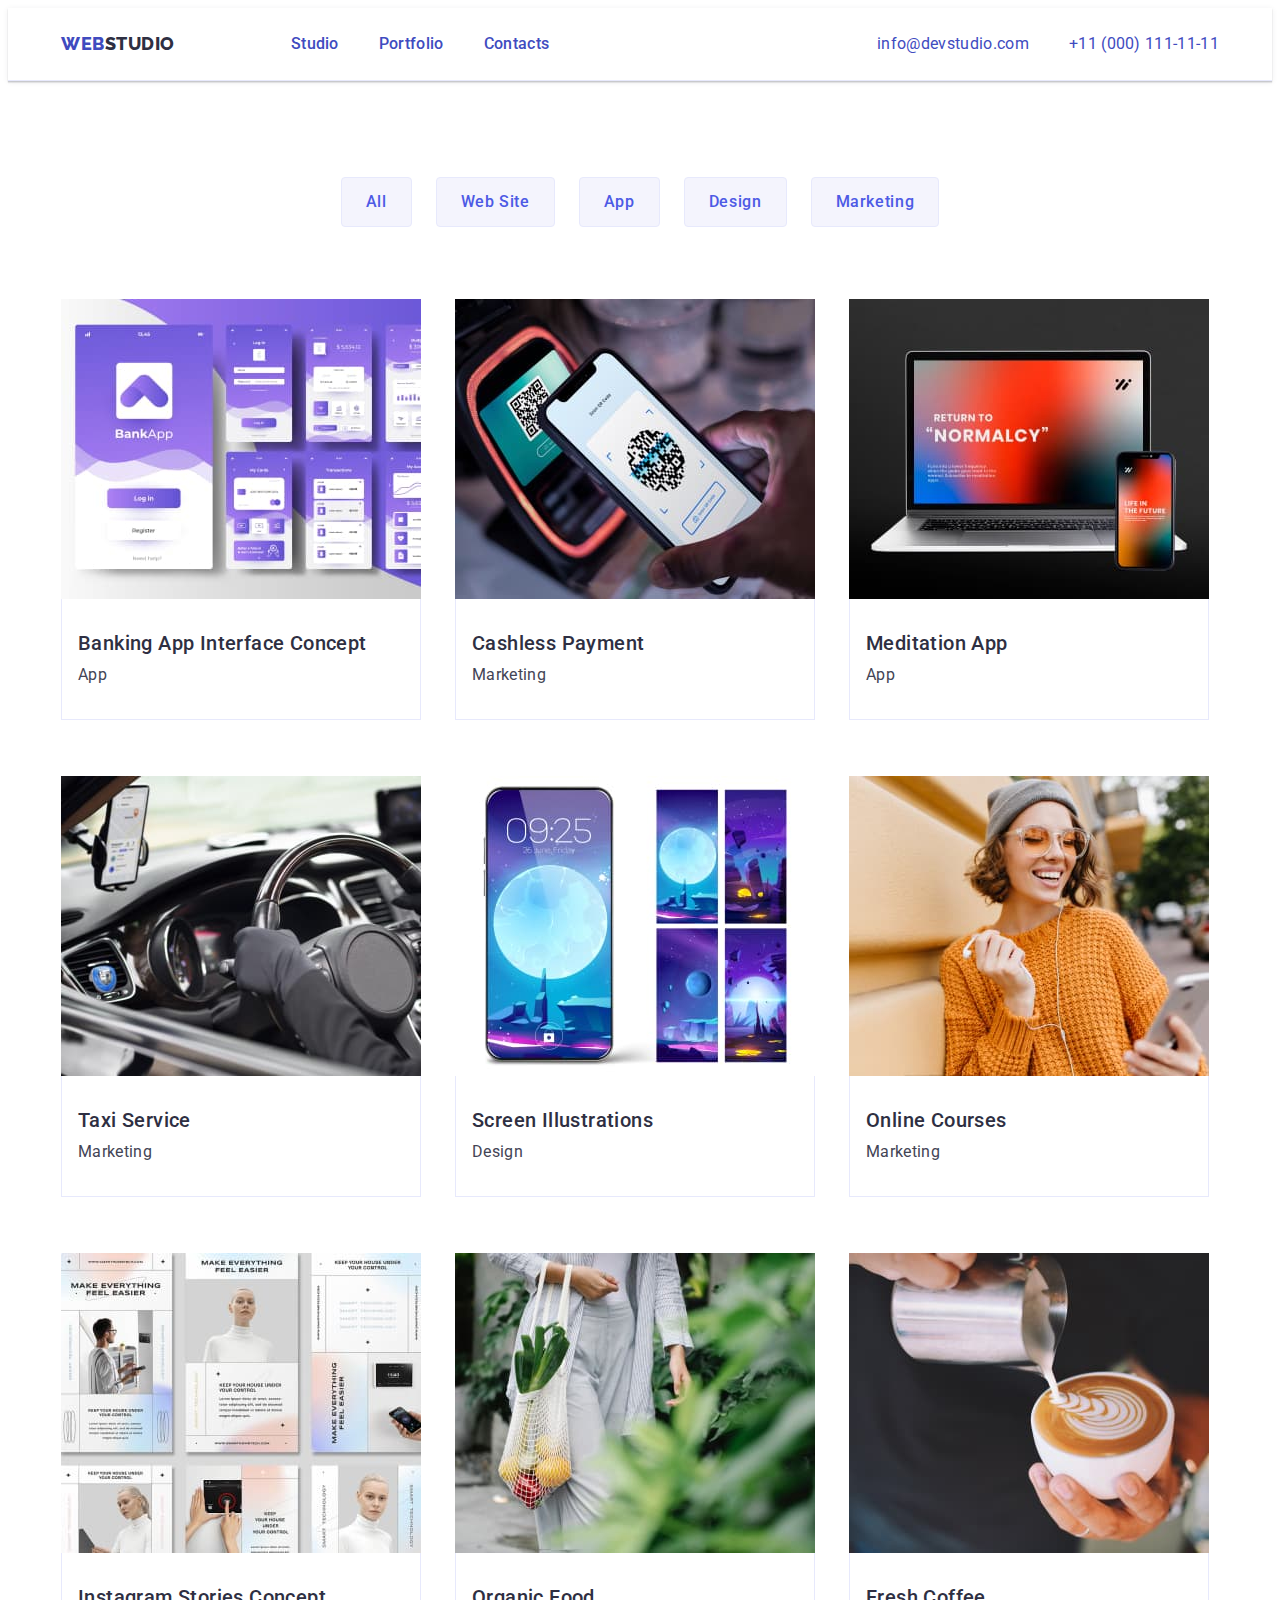
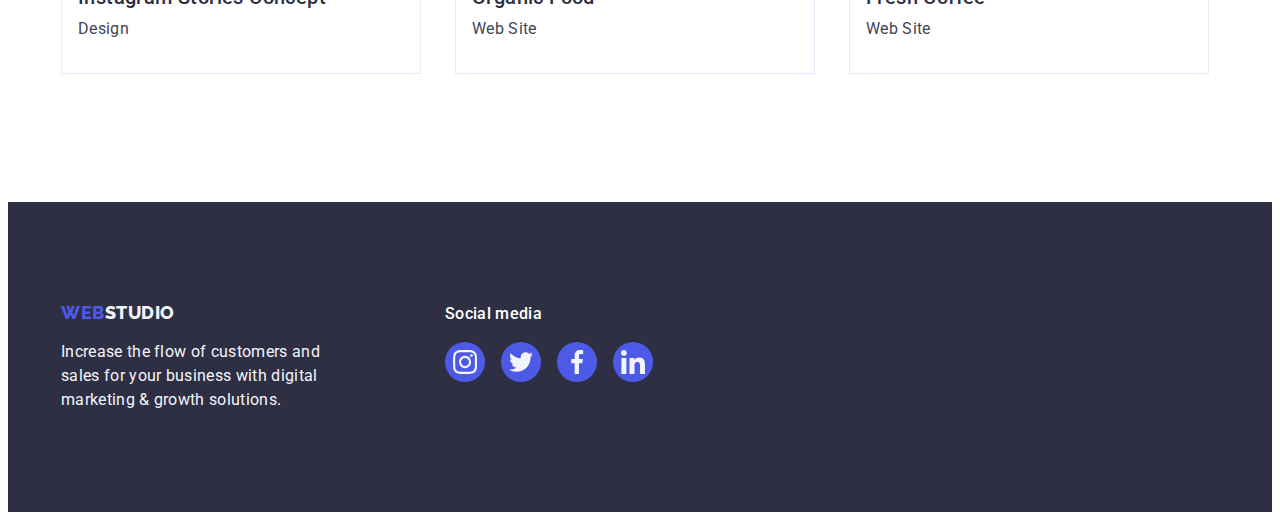
==== commit 8ae7dd28: "aaa" ====
--- a/portfolio.html
+++ b/portfolio.html
@@ -180,26 +180,26 @@
        <p class="social-media-text">Social media</p>
        <ul class="list footer-social-media-list">
         <li class="footer-social-media"><a class="social-media-link" href="">
-            <svg class="svg-social-media">
-            <use href="./images/symbol-defs.svg#instagram" width="24" height="24"></use>
+            <svg class="svg-social-media" width="24" height="24">
+            <use href="./images/icons.svg#instagram" ></use>
         </svg>
     </a>
     </li>
-    <li><a class="social-media-link" href="">
-        <svg class="svg-social-media">
-            <use href="./images/symbol-defs.svg#twitter" width="24" height="24"></use>
+    <li class="footer-social-media"><a class="social-media-link" href="">
+        <svg class="svg-social-media" width="24" height="24">
+            <use href="./images/icons.svg#twitter" ></use>
         </svg>
     </a>
     </li>
-    <li><a class="social-media-link" href="">
-        <svg class="svg-social-media">
-            <use href="./images/symbol-defs.svg#facebook" width="24" height="24"></use>
+    <li class="footer-social-media"><a class="social-media-link" href="">
+        <svg class="svg-social-media" width="24" height="24">
+            <use href="./images/icons.svg#facebook" ></use>
         </svg>
     </a>
     </li>
-    <li><a class="social-media-link" href="">
-        <svg class="svg-social-media">
-        <use href="./images/symbol-defs.svg#linkedin" width="24" height="24"></use>
+    <li class="footer-social-media"><a class="social-media-link" href="">
+        <svg class="svg-social-media" width="24" height="24">
+        <use href="./images/icons.svg#linkedin" ></use>
     </svg>
     </a>
     </li>
--- a/css/styles.css
+++ b/css/styles.css
@@ -60,7 +60,7 @@
 .nav:focus{
     color:#404bbf
 }
-.contact-info{
+{
     color: #434455;
 
 }
@@ -84,6 +84,7 @@
     border-radius: 4px;
     cursor: pointer;
     margin: 38px auto;
+   transition: background-color 250ms cubic-bezier(0.4, 0, 0.2, 1);
 }
 .button:hover,
 .button:focus{
@@ -125,7 +126,7 @@
     align-items: center;
     margin-left: auto;
     margin-right: auto;
-    background-image: linear-gradient(to bottom, rgba(46, 47, 66, 0.70), rgba(46, 47, 66, 0.70)), url(../images/people-office\ 1.jpg);
+    background-image: linear-gradient(rgba(46, 47, 66, 0.7), rgba(46, 47, 66, 0.7)), url(../images/people-office1.jpg);
     background-size: cover;
     max-width: 1440px;
     background-repeat: no-repeat;
@@ -345,6 +346,8 @@
 .aaa{
     padding: 24px 0;
     transition: color 250ms cubic-bezier(0.4, 0, 0.2, 1);
+    position: relative;
+    color: #404bbf;
 }
 .portfolio-text{
     font-weight: 500;
@@ -418,7 +421,8 @@
   }
   .hover-text:hover .text{
     transform: translateY(0%);
-  }.aaa:hover::after{
+  }
+  .aaa:hover::after{
     border-radius: 2px;
     background-color: #404BBF;
     content: "";
@@ -483,6 +487,7 @@
     display: flex;
     align-items: center;
     justify-content: center;
+    transition: background-color 250ms cubic-bezier(0.4, 0, 0.2, 1);
 
 }
 .media-link:hover,
@@ -537,6 +542,7 @@
 .svg-social-media{
     width: 40px;
     height: 40px
+    fill: var(var(--white))
 }
 .customers{
     width: calc((100% - 120px) / 6);
@@ -551,6 +557,8 @@
     align-items: center;
     justify-content: center;
     color: #8e8f99;
+    transition: border-color 250ms cubic-bezier(0.4, 0, 0.2, 1), color 250ms cubic-bezier(0.4, 0, 0.2, 1); 
+    
 }
 .customers-link:hover,
 .customers-link:focus{
@@ -585,4 +593,60 @@
 }
 .portfolio-link:hover .hover-paraghraph{
     transform: translateY(0%);
+}
+.modal{
+    position: fixed;
+    top: 0;
+    left: 0;
+    width: 100%;
+    height: 100%;
+    background-color: rgba(46, 47, 66, 0.4);
+    transition: opacity 250ms cubic-bezier(0.4, 0, 0.2, 1), visibility 250ms cubic-bezier(0.4, 0, 0.2, 1);
+}   
+.is-hidden{
+    opacity: 0;
+    visibility: hidden;
+    pointer-events: none;
+}
+.window{
+    position: absolute;
+    top: 50%;
+    left: 50%;
+    translate(-50%, -50%) scale(1);
+    width: 408px;
+    min-height: 584px;
+    background: #fcfcfc;
+    box-shadow: 0px 1px 1px rgba(0, 0, 0, 0.14), 0px 1px 3px rgba(0, 0, 0, 0.12), 0px 2px 1px rgba(0, 0, 0, 0.2);
+    border-radius: 4px;
+    transition: transform 250ms cubic-bezier(0.4, 0, 0.2, 1);
+    transform: translate(-50%, -50%) scale(1);
+    transition: transform 250ms cubic-bezier(0.4, 0, 0.2, 1);
+}
+.modal-button{
+    position: absolute;
+    top: 24px;
+    right: 24px;
+    width: 24px;
+    height: 24px;
+    border-radius: 50%;
+    display: flex;
+    align-items: center;
+    justify-content: center;
+    background-color: #e7e9fc;
+    border: 1px solid rgba(0, 0, 0, 0.1);
+    padding: 0;
+    cursor: pointer;
+    transition: background-color 250ms cubic-bezier(0.4, 0, 0.2, 1), border 250ms cubic-bezier(0.4, 0, 0.2, 1);
+}
+.modal-button:hover,
+.modal-button:focus{
+    background-color: #404bbf;
+    border: none;  
+}
+.modal-window-close{
+    transition: fill 250ms cubic-bezier(0.4, 0, 0.2, 1); 
+}
+.modal-button:hover .modal-window-close,
+.modal-button:focus .modal-window-close{
+    fill: #ffffff;
 }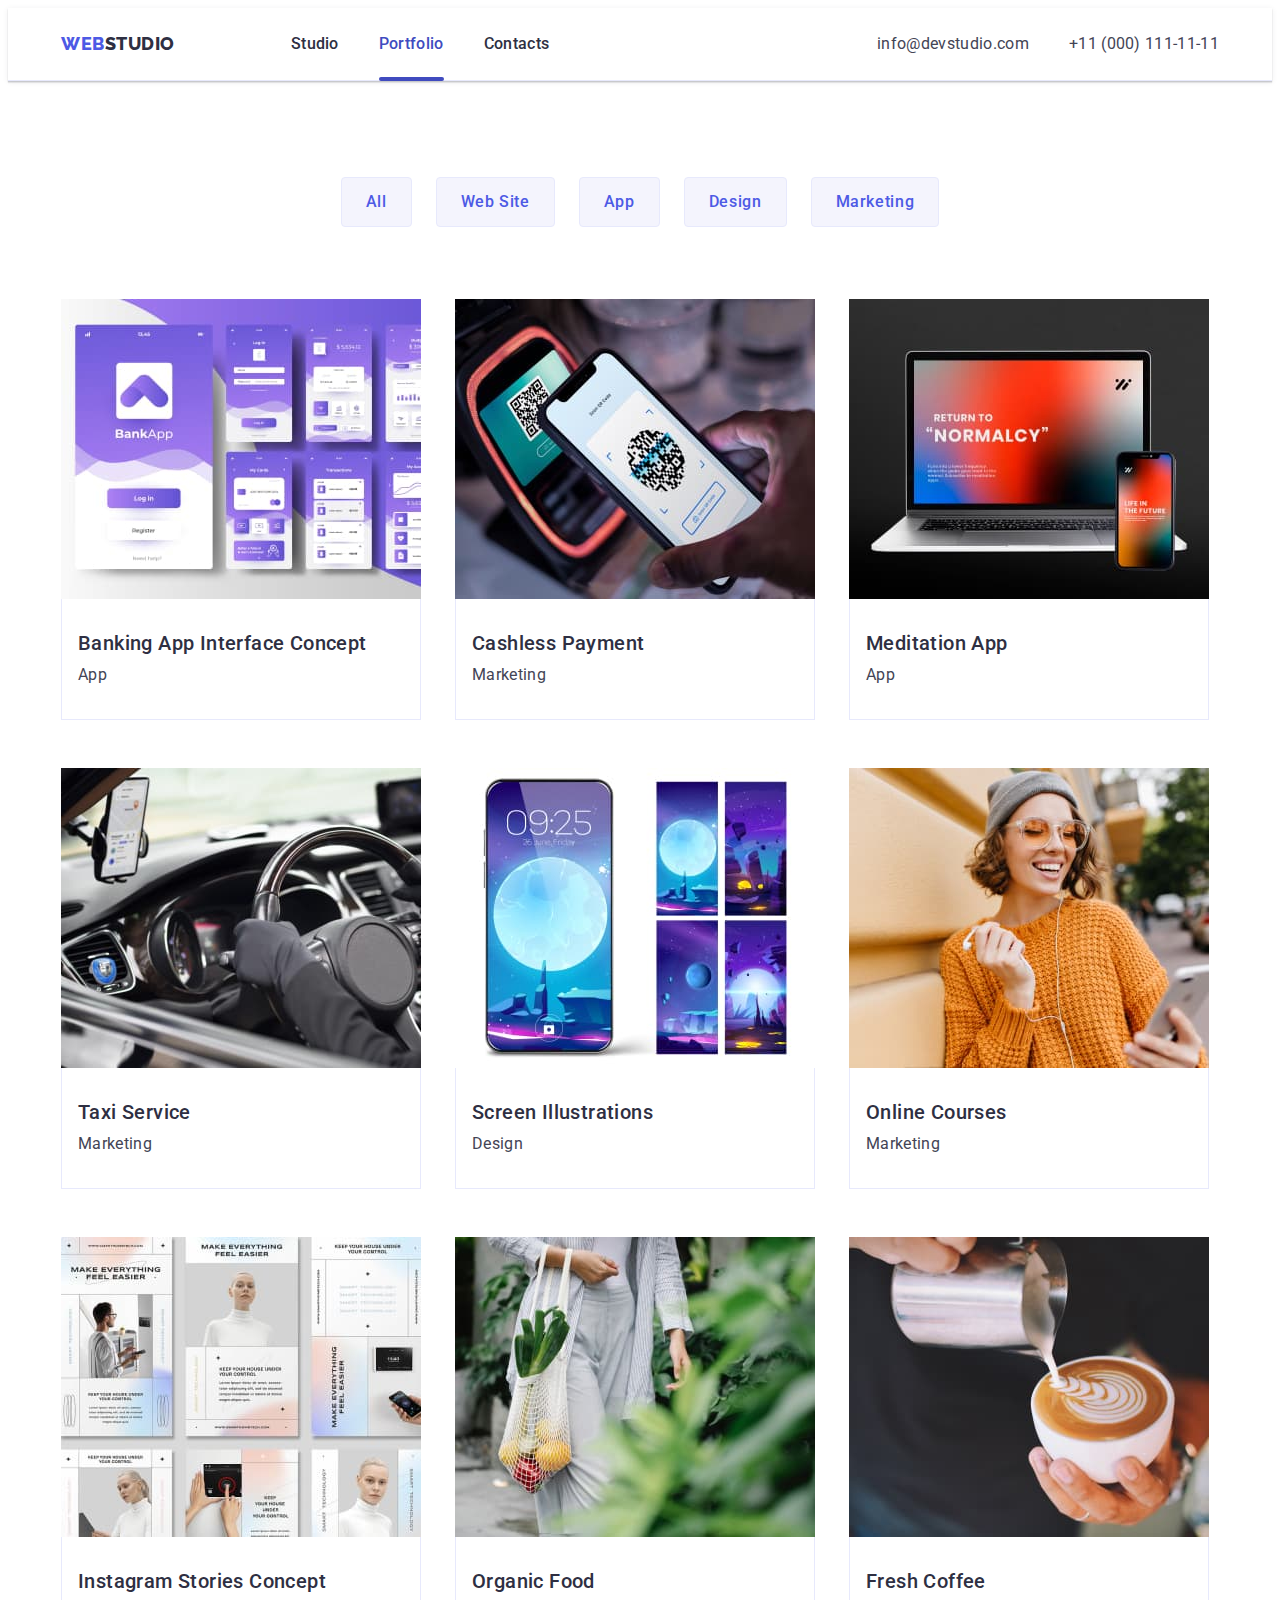
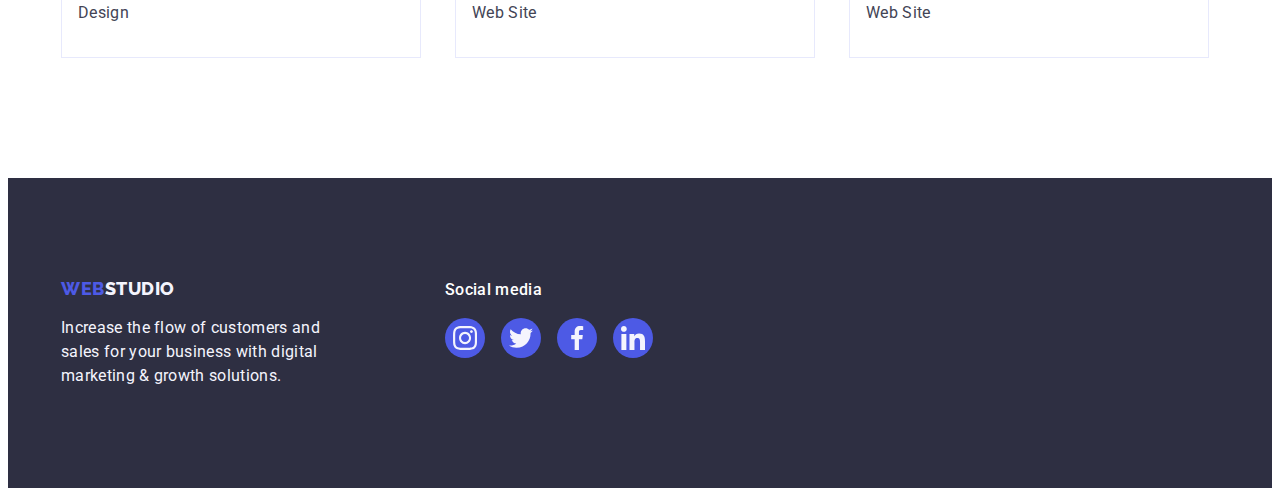
==== commit b9a16dd3: "aaa" ====
--- a/portfolio.html
+++ b/portfolio.html
@@ -34,7 +34,7 @@
                 <ul class="list menu-list">
                     
                         <li class="menus"><a class="nav link aaa" href="./index.html">Studio</a> </li>
-                        <li class="menus"> <a class="nav link aaa" href="./portfolio.html">Portfolio</a> </li>
+                        <li class="menus"> <a class="nav link aaa that-page" href="./portfolio.html">Portfolio</a> </li>
                         <li class="menus"><a class="nav link aaa" href="">Contacts</a></li>
                  
                 </ul>
--- a/css/styles.css
+++ b/css/styles.css
@@ -46,7 +46,7 @@
 :root{
     --navy-blue: #2e2f42;
     --slate: #434455;
-    --white: #f4f4fd;
+    --white-color: #f4f4fd;
 }
 .nav{
     color: #2e2f42;
@@ -60,13 +60,12 @@
 .nav:focus{
     color:#404bbf
 }
-{
-    color: #434455;
-
-}
 .contact-info:hover,
 .contact-info:focus{
     color: #404bbf;
+}
+.contact-info{
+    color: #434455;
 }
 .button{
     font-size: 16px;
@@ -330,7 +329,6 @@
     padding: 32px 16px ;
     border: 1px solid #e7e9fc;
     border-top: none;
-    margin-bottom: 8px;
 }
 ul{
     padding: 0;
@@ -347,7 +345,7 @@
     padding: 24px 0;
     transition: color 250ms cubic-bezier(0.4, 0, 0.2, 1);
     position: relative;
-    color: #404bbf;
+  
 }
 .portfolio-text{
     font-weight: 500;
@@ -422,19 +420,23 @@
   .hover-text:hover .text{
     transform: translateY(0%);
   }
-  .aaa:hover::after{
+ .menus .that-page::after{
     border-radius: 2px;
     background-color: #404BBF;
-    content: "";
+    content: '';
     display:block;
     width: 100%;
     height: 4px;
     content: "";
     position: absolute;
     left: 0;
-    bottom: -1px;
+    bottom: -4px;
+    border-radius: 2px;
+    
     
   } 
+ 
+
   .icon-pluses{
     gap: 24px;
     border: 1px solid #F4F4FD;
@@ -448,8 +450,7 @@
     margin-bottom: 8px;
   }
 .icon-media{
-width: 40px;
-height: 40px;
+
 }
 .fifth-section{
     padding: 120px 0;
@@ -464,6 +465,10 @@
 align-items: center;
 justify-content: center;
 }
+.customer-icon:hover,
+.customer-icon:focus{
+    fill: #404bbf;
+}
 .social-media-text{
     color: #FFFFFF;
 font-size: 16px;
@@ -509,9 +514,6 @@
 .footer-section-one{
     margin-right: 120px;
 }
-.footer-section-two{
-
-}
 .footer-social-media-list{
     display: flex;
     gap: 16px;
@@ -529,6 +531,7 @@
     display: flex;
     align-items: center;
     justify-content: center;
+    transition: background-color 250ms cubic-bezier(0.4, 0, 0.2, 1); 
 }
 .social-media-link:hover,
 .social-media-link:focus{
@@ -540,9 +543,8 @@
 
 }
 .svg-social-media{
-    width: 40px;
-    height: 40px
-    fill: var(var(--white))
+   
+    fill: var(--white-color);
 }
 .customers{
     width: calc((100% - 120px) / 6);
@@ -583,8 +585,8 @@
     font-size: 16px;
     line-height: 1.5;
     letter-spacing: 0.02em;
-    color: var(--white);
-    pad: 40px 32px;
+    color: var(--white-color);
+    padding: 40px 32px;
     background-color: #4d5ae5;
     height: 100%;
     width: 100%;
@@ -612,7 +614,7 @@
     position: absolute;
     top: 50%;
     left: 50%;
-    translate(-50%, -50%) scale(1);
+    translate (-50%, -50%) scale(1);
     width: 408px;
     min-height: 584px;
     background: #fcfcfc;
@@ -649,4 +651,7 @@
 .modal-button:hover .modal-window-close,
 .modal-button:focus .modal-window-close{
     fill: #ffffff;
+}
+.that-page{
+    color: #404BBF;
 }